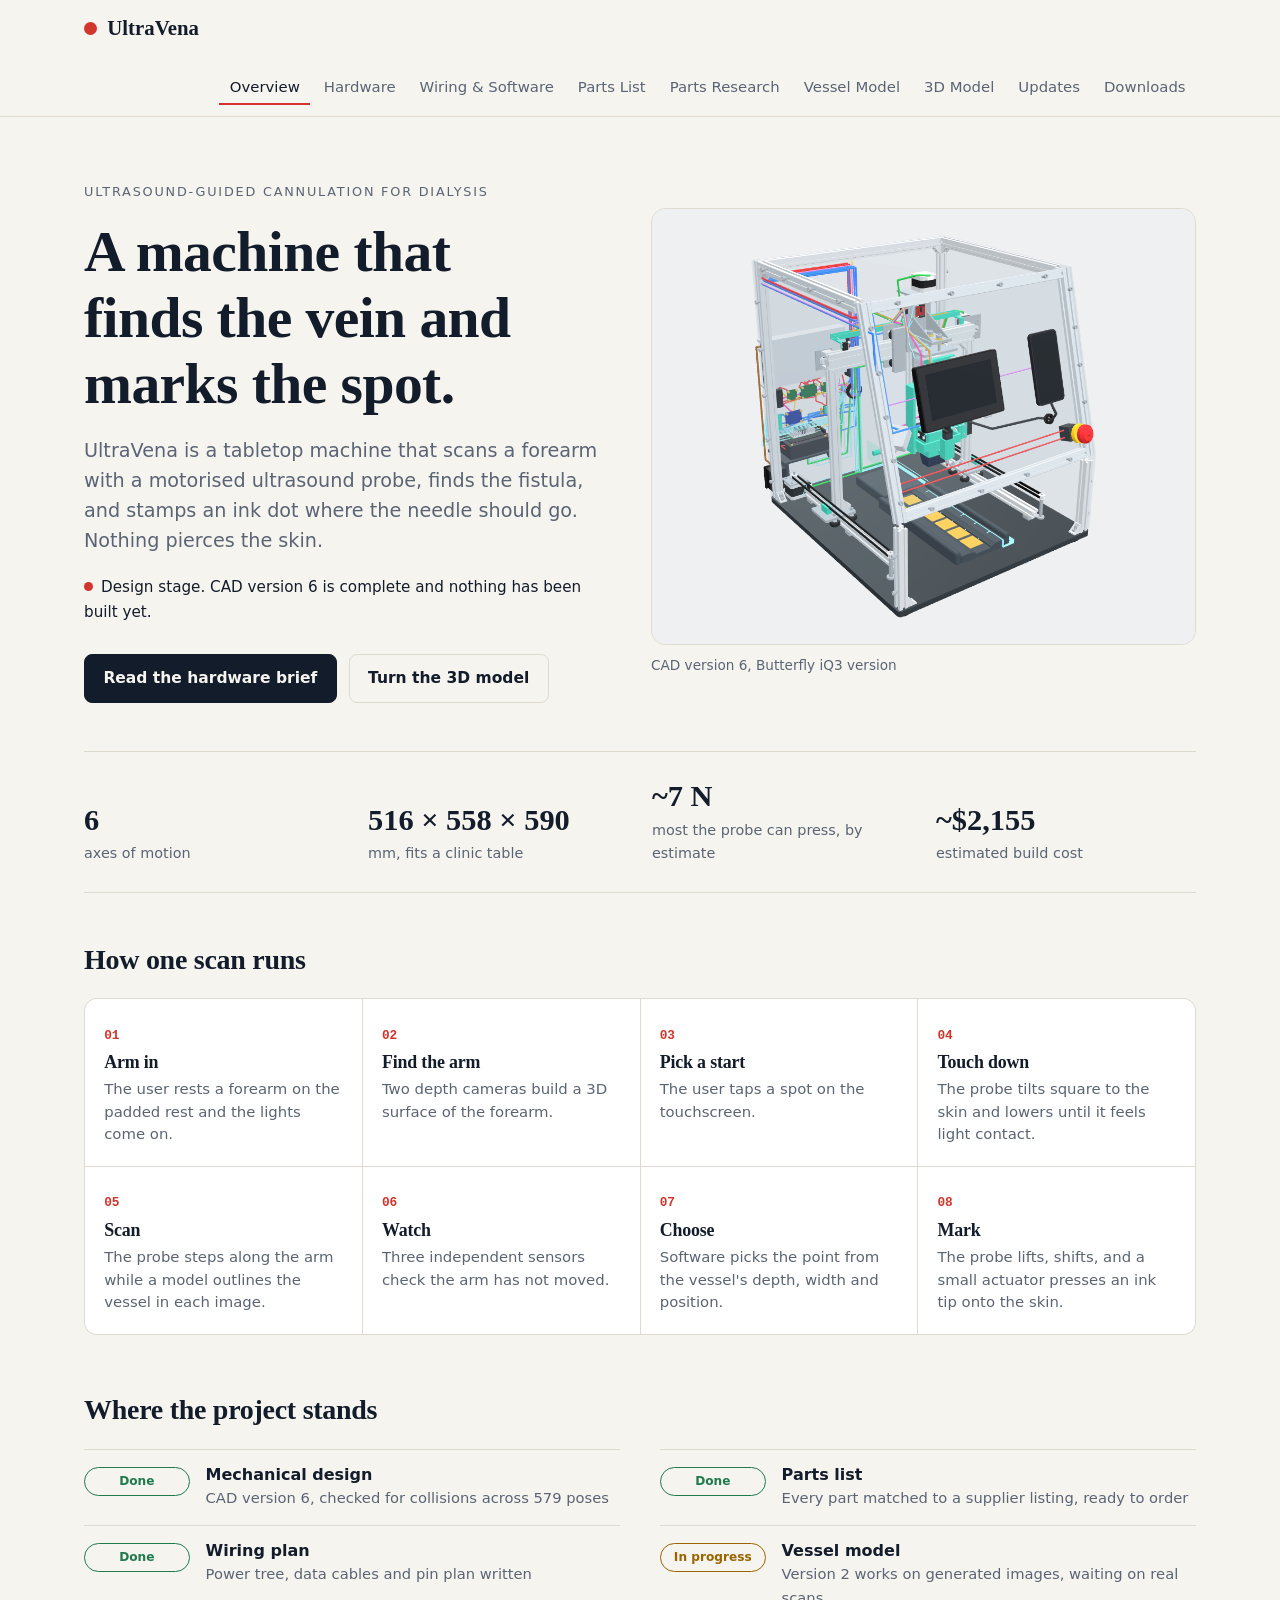
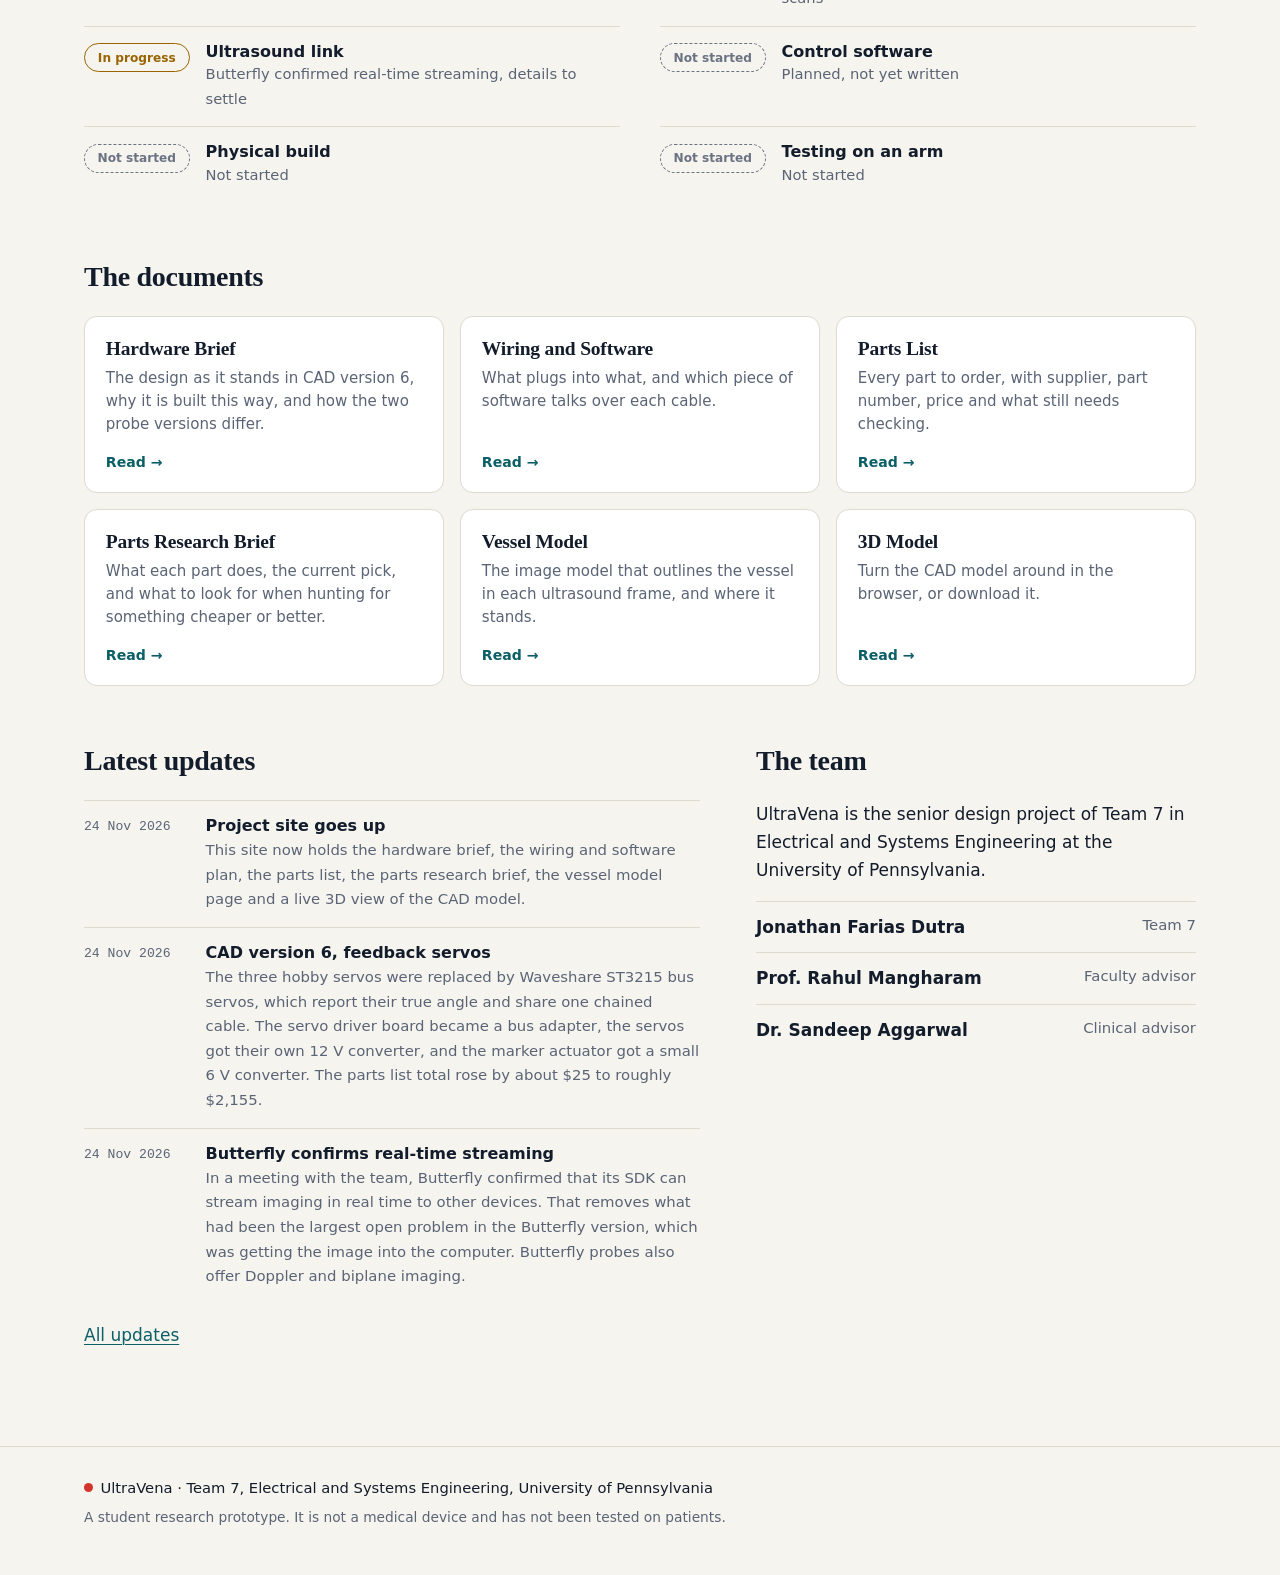
==== docs/index.html @ c1572611 "Add the UltraVena project site Overview, hardware brief, wiring and software plan, parts list, parts" ====
<!doctype html>
<html lang="en">
<head>
<meta charset="utf-8">
<meta name="viewport" content="width=device-width, initial-scale=1">
<title>UltraVena</title>
<meta name="description" content="UltraVena is a tabletop machine that scans a forearm with a motorised ultrasound probe, finds the fistula, and stamps an ink dot where the needle should go. Nothing pierces the skin.">
<meta property="og:title" content="UltraVena">
<meta property="og:description" content="UltraVena is a tabletop machine that scans a forearm with a motorised ultrasound probe, finds the fistula, and stamps an ink dot where the needle should go. Nothing pierces the skin.">
<meta property="og:type" content="website">
<meta property="og:image" content="assets/img/cad-iso.png">
<link rel="icon" href="assets/img/favicon.svg" type="image/svg+xml">
<link rel="stylesheet" href="assets/css/style.css">
</head>
<body>
<a class="skip" href="#main">Skip to content</a>
<header class="top">
  <div class="top-in">
    <a class="brand" href="index.html"><span class="dot" aria-hidden="true"></span>UltraVena</a>
    <input type="checkbox" id="menu" class="menu-toggle" aria-label="Open the menu">
    <label for="menu" class="menu-btn" aria-hidden="true"><span></span><span></span><span></span></label>
    <nav class="nav" aria-label="Main"><a href="index.html" aria-current="page">Overview</a><a href="hardware.html">Hardware</a><a href="wiring-software.html">Wiring &amp; Software</a><a href="parts-list.html">Parts List</a><a href="parts-research.html">Parts Research</a><a href="model.html">Vessel Model</a><a href="cad.html">3D Model</a><a href="updates.html">Updates</a><a href="downloads.html">Downloads</a></nav>
  </div>
</header>
<main id="main">
<div class="home"><section class="hero">
  <div class="hero-text">
    <p class="eyebrow">Ultrasound-guided cannulation for dialysis</p>
    <h1>A machine that finds the vein and marks the spot.</h1>
    <p class="lede">UltraVena is a tabletop machine that scans a forearm with a motorised ultrasound probe, finds the fistula, and stamps an ink dot where the needle should go. Nothing pierces the skin.</p>
    <p class="stage"><span class="dot" aria-hidden="true"></span>Design stage. CAD version 6 is complete and nothing has been built yet.</p>
    <p class="actions"><a class="button" href="hardware.html">Read the hardware brief</a><a class="button ghost" href="cad.html">Turn the 3D model</a></p>
  </div>
  <figure class="hero-fig"><img src="assets/img/cad-hero.png" alt="CAD render of the UltraVena rig: an aluminium frame with three walls, a slanted front panel carrying a touchscreen and phone, and an overhead gantry holding an ultrasound probe above an arm rest" width="1026" height="821"><figcaption>CAD version 6, Butterfly iQ3 version</figcaption></figure>
</section>
<section class="band"><dl class="stats"><div class="stat"><dt>axes of motion</dt><dd>6</dd></div><div class="stat"><dt>mm, fits a clinic table</dt><dd>516 × 558 × 590</dd></div><div class="stat"><dt>most the probe can press, by estimate</dt><dd>~7 N</dd></div><div class="stat"><dt>estimated build cost</dt><dd>~$2,155</dd></div></dl></section>
<section class="block">
  <h2>How one scan runs</h2>
  <ol class="steps"><li><h3>Arm in</h3><p>The user rests a forearm on the padded rest and the lights come on.</p></li><li><h3>Find the arm</h3><p>Two depth cameras build a 3D surface of the forearm.</p></li><li><h3>Pick a start</h3><p>The user taps a spot on the touchscreen.</p></li><li><h3>Touch down</h3><p>The probe tilts square to the skin and lowers until it feels light contact.</p></li><li><h3>Scan</h3><p>The probe steps along the arm while a model outlines the vessel in each image.</p></li><li><h3>Watch</h3><p>Three independent sensors check the arm has not moved.</p></li><li><h3>Choose</h3><p>Software picks the point from the vessel&#x27;s depth, width and position.</p></li><li><h3>Mark</h3><p>The probe lifts, shifts, and a small actuator presses an ink tip onto the skin.</p></li></ol>
</section>
<section class="block">
  <h2>Where the project stands</h2>
  <ul class="status"><li class="done"><span class="pill">Done</span><div><h3>Mechanical design</h3><p>CAD version 6, checked for collisions across 579 poses</p></div></li><li class="done"><span class="pill">Done</span><div><h3>Parts list</h3><p>Every part matched to a supplier listing, ready to order</p></div></li><li class="done"><span class="pill">Done</span><div><h3>Wiring plan</h3><p>Power tree, data cables and pin plan written</p></div></li><li class="progress"><span class="pill">In progress</span><div><h3>Vessel model</h3><p>Version 2 works on generated images, waiting on real scans</p></div></li><li class="progress"><span class="pill">In progress</span><div><h3>Ultrasound link</h3><p>Butterfly confirmed real-time streaming, details to settle</p></div></li><li class="todo"><span class="pill">Not started</span><div><h3>Control software</h3><p>Planned, not yet written</p></div></li><li class="todo"><span class="pill">Not started</span><div><h3>Physical build</h3><p>Not started</p></div></li><li class="todo"><span class="pill">Not started</span><div><h3>Testing on an arm</h3><p>Not started</p></div></li></ul>
</section>
<section class="block">
  <h2>The documents</h2>
  <div class="cards"><a class="card" href="hardware.html"><h3>Hardware Brief</h3><p>The design as it stands in CAD version 6, why it is built this way, and how the two probe versions differ.</p><span class="go" aria-hidden="true">Read</span></a><a class="card" href="wiring-software.html"><h3>Wiring and Software</h3><p>What plugs into what, and which piece of software talks over each cable.</p><span class="go" aria-hidden="true">Read</span></a><a class="card" href="parts-list.html"><h3>Parts List</h3><p>Every part to order, with supplier, part number, price and what still needs checking.</p><span class="go" aria-hidden="true">Read</span></a><a class="card" href="parts-research.html"><h3>Parts Research Brief</h3><p>What each part does, the current pick, and what to look for when hunting for something cheaper or better.</p><span class="go" aria-hidden="true">Read</span></a><a class="card" href="model.html"><h3>Vessel Model</h3><p>The image model that outlines the vessel in each ultrasound frame, and where it stands.</p><span class="go" aria-hidden="true">Read</span></a><a class="card" href="cad.html"><h3>3D Model</h3><p>Turn the CAD model around in the browser, or download it.</p><span class="go" aria-hidden="true">Read</span></a></div>
</section>
<section class="block two">
  <div>
    <h2>Latest updates</h2>
    <ol class="updates"><li><time>24 Nov 2026</time><div><h3>Project site goes up</h3><p>This site now holds the hardware brief, the wiring and software plan, the parts list, the parts research brief, the vessel model page and a live 3D view of the CAD model.</p></div></li><li><time>24 Nov 2026</time><div><h3>CAD version 6, feedback servos</h3><p>The three hobby servos were replaced by Waveshare ST3215 bus servos, which report their true angle and share one chained cable. The servo driver board became a bus adapter, the servos got their own 12 V converter, and the marker actuator got a small 6 V converter. The parts list total rose by about $25 to roughly $2,155.</p></div></li><li><time>24 Nov 2026</time><div><h3>Butterfly confirms real-time streaming</h3><p>In a meeting with the team, Butterfly confirmed that its SDK can stream imaging in real time to other devices. That removes what had been the largest open problem in the Butterfly version, which was getting the image into the computer. Butterfly probes also offer Doppler and biplane imaging.</p></div></li></ol>
    <p><a href="updates.html">All updates</a></p>
  </div>
  <div>
    <h2>The team</h2>
    <p>UltraVena is the senior design project of Team 7 in Electrical and Systems Engineering at the University of Pennsylvania.</p>
    <ul class="people"><li><strong>Jonathan Farias Dutra</strong><span>Team 7</span></li><li><strong>Prof. Rahul Mangharam</strong><span>Faculty advisor</span></li><li><strong>Dr. Sandeep Aggarwal</strong><span>Clinical advisor</span></li></ul>
  </div>
</section></div>
</main>
<footer class="foot">
  <div class="foot-in">
    <p><span class="dot" aria-hidden="true"></span>UltraVena · Team 7, Electrical and Systems Engineering, University of Pennsylvania</p>
    <p class="small">A student research prototype. It is not a medical device and has not been tested on patients.</p>
  </div>
</footer>

</body>
</html>
---- docs/assets/css/style.css ----
:root {
  --paper: #f6f4ef;
  --surface: #ffffff;
  --ink: #131c2b;
  --muted: #5a6475;
  --line: #dedad0;
  --mark: #d2352b;
  --link: #0b5f66;
  --done: #1f7a4d;
  --progress: #9a6400;
  --todo: #6b7383;
  --tint: #ece9e1;
  --serif: "Iowan Old Style", "Palatino Linotype", Palatino, "Book Antiqua", Georgia, serif;
  --sans: system-ui, -apple-system, "Segoe UI", Roboto, "Helvetica Neue", Arial, sans-serif;
  --mono: ui-monospace, "SF Mono", Menlo, Consolas, monospace;
  --wide: 72rem;
  color-scheme: light;
}
@media (prefers-color-scheme: dark) {
  :root {
    --paper: #0f141d;
    --surface: #171e2a;
    --ink: #e8eaef;
    --muted: #9aa4b5;
    --line: #2a3342;
    --mark: #ff5d52;
    --link: #6fd0cb;
    --done: #58c48e;
    --progress: #e0ab4a;
    --todo: #8c96a8;
    --tint: #1c2431;
    color-scheme: dark;
  }
}
* { box-sizing: border-box; }
html { scroll-behavior: smooth; scroll-padding-top: 5rem; -webkit-text-size-adjust: 100%; }
@media (prefers-reduced-motion: reduce) { html { scroll-behavior: auto; } }
body { margin: 0; background: var(--paper); color: var(--ink); font: 1.0625rem/1.65 var(--sans); }
img { max-width: 100%; height: auto; display: block; }
a { color: var(--link); text-underline-offset: 0.18em; text-decoration-thickness: 1px; }
a:hover { text-decoration-thickness: 2px; }
:focus-visible { outline: 2px solid var(--mark); outline-offset: 3px; border-radius: 3px; }
h1, h2, h3 { font-family: var(--serif); font-weight: 600; line-height: 1.15; letter-spacing: -0.01em; text-wrap: balance; }
.dot { display: inline-block; width: 0.62em; height: 0.62em; border-radius: 50%; background: var(--mark); margin-right: 0.5em; vertical-align: 0.02em; }
.skip { position: absolute; left: -999px; top: 0; background: var(--ink); color: var(--paper); padding: 0.6rem 1rem; z-index: 20; }
.skip:focus { left: 0; }

/* top bar */
.top { position: sticky; top: 0; z-index: 10; background: color-mix(in srgb, var(--paper) 92%, transparent); backdrop-filter: blur(8px); border-bottom: 1px solid var(--line); }
.top-in { max-width: var(--wide); margin: 0 auto; padding: 0.7rem 1.25rem; display: flex; align-items: center; gap: 1.5rem; flex-wrap: wrap; }
.brand { font-family: var(--serif); font-weight: 600; font-size: 1.3rem; color: var(--ink); text-decoration: none; white-space: nowrap; }
.nav { display: flex; gap: 0.2rem; margin-left: auto; flex-wrap: wrap; }
.nav a { color: var(--muted); text-decoration: none; font-size: 0.93rem; padding: 0.35rem 0.65rem; border-radius: 0.4rem; white-space: nowrap; }
.nav a:hover { color: var(--ink); background: var(--tint); }
.nav a[aria-current] { color: var(--ink); box-shadow: inset 0 -2px 0 var(--mark); border-radius: 0; }
.menu-toggle { position: absolute; opacity: 0; pointer-events: none; }
.menu-btn { display: none; }
@media (max-width: 62rem) {
  .menu-btn { display: grid; gap: 4px; margin-left: auto; padding: 0.6rem 0.4rem; cursor: pointer; }
  .menu-btn span { display: block; width: 22px; height: 2px; background: var(--ink); }
  .menu-toggle:focus-visible + .menu-btn { outline: 2px solid var(--mark); outline-offset: 3px; }
  .nav { display: none; flex-basis: 100%; flex-direction: column; margin: 0; padding-bottom: 0.5rem; }
  .menu-toggle:checked ~ .nav { display: flex; }
  .nav a { padding: 0.7rem 0.4rem; font-size: 1rem; border-top: 1px solid var(--line); border-radius: 0; }
  .nav a[aria-current] { box-shadow: inset 3px 0 0 var(--mark); padding-left: 0.9rem; }
}

/* home */
.home { max-width: var(--wide); margin: 0 auto; padding: 0 1.25rem; }
.hero { display: grid; grid-template-columns: minmax(0, 1fr) minmax(0, 1.05fr); gap: 3rem; align-items: center; padding: 4rem 0 3rem; }
.eyebrow { font-size: 0.8rem; letter-spacing: 0.14em; text-transform: uppercase; color: var(--muted); margin: 0 0 1rem; }
.hero h1 { font-size: clamp(2.3rem, 5vw, 3.6rem); margin: 0 0 1.2rem; }
.lede { font-size: 1.2rem; line-height: 1.55; color: var(--muted); margin: 0 0 1.2rem; max-width: 38rem; text-wrap: pretty; }
.stage { font-size: 0.95rem; margin: 0 0 1.8rem; }
.actions { display: flex; flex-wrap: wrap; gap: 0.75rem; margin: 0; }
.button { display: inline-block; background: var(--ink); color: var(--paper); text-decoration: none; padding: 0.7rem 1.15rem; border-radius: 0.5rem; font-weight: 600; font-size: 0.97rem; border: 1px solid var(--ink); }
.button:hover { background: var(--mark); border-color: var(--mark); color: #fff; }
.button.ghost { background: transparent; color: var(--ink); border-color: var(--line); }
.button.ghost:hover { border-color: var(--ink); background: transparent; color: var(--ink); }
.hero-fig { margin: 0; }
.hero-fig img { border-radius: 0.9rem; border: 1px solid var(--line); background: #eef0f2; }
figcaption { font-size: 0.85rem; color: var(--muted); margin-top: 0.6rem; }
.band { border-block: 1px solid var(--line); padding: 1.6rem 0; }
.stats { display: grid; grid-template-columns: repeat(4, minmax(0, 1fr)); gap: 1.5rem; margin: 0; }
.stat { display: flex; flex-direction: column-reverse; }
.stat dd { margin: 0; font-family: var(--serif); font-size: clamp(1.35rem, 2.4vw, 1.9rem); font-weight: 600; font-variant-numeric: tabular-nums; line-height: 1.2; }
.stat dt { color: var(--muted); font-size: 0.9rem; margin-top: 0.25rem; }
.block { padding: 3.2rem 0 0.5rem; }
.block h2 { font-size: 1.75rem; margin: 0 0 1.4rem; }
.steps { list-style: none; counter-reset: s; margin: 0; padding: 0; display: grid; grid-template-columns: repeat(4, minmax(0, 1fr)); gap: 1px; background: var(--line); border: 1px solid var(--line); border-radius: 0.8rem; overflow: hidden; }
.steps li { counter-increment: s; background: var(--surface); padding: 1.2rem 1.2rem 1.3rem; }
.steps li::before { content: counter(s, decimal-leading-zero); font: 600 0.8rem var(--mono); color: var(--mark); }
.steps h3 { font-size: 1.12rem; margin: 0.35rem 0 0.35rem; }
.steps p { margin: 0; font-size: 0.93rem; color: var(--muted); line-height: 1.5; }
.status { list-style: none; margin: 0; padding: 0; display: grid; grid-template-columns: repeat(2, minmax(0, 1fr)); gap: 0 2.5rem; }
.status li { display: grid; grid-template-columns: 6.6rem 1fr; gap: 1rem; align-items: start; padding: 0.95rem 0; border-top: 1px solid var(--line); }
.status h3 { font: 600 1rem var(--sans); margin: 0; letter-spacing: 0; }
.status p { margin: 0.1rem 0 0; font-size: 0.92rem; color: var(--muted); }
.pill { font-size: 0.76rem; font-weight: 600; padding: 0.22rem 0.5rem; border-radius: 99px; border: 1px solid currentColor; text-align: center; white-space: nowrap; margin-top: 0.1rem; }
.done .pill { color: var(--done); }
.progress .pill { color: var(--progress); }
.todo .pill { color: var(--todo); border-style: dashed; }
.cards { display: grid; grid-template-columns: repeat(3, minmax(0, 1fr)); gap: 1rem; }
.card { background: var(--surface); border: 1px solid var(--line); border-radius: 0.8rem; padding: 1.3rem 1.3rem 1.1rem; text-decoration: none; color: var(--ink); display: flex; flex-direction: column; transition: border-color 0.15s, transform 0.15s; }
.card:hover { border-color: var(--ink); transform: translateY(-2px); }
.card h3 { margin: 0 0 0.45rem; font-size: 1.22rem; }
.card p { margin: 0 0 1rem; color: var(--muted); font-size: 0.94rem; line-height: 1.5; }
.go { margin-top: auto; font-size: 0.88rem; font-weight: 600; color: var(--link); }
.go::after { content: " →"; }
.two { display: grid; grid-template-columns: minmax(0, 1.4fr) minmax(0, 1fr); gap: 3.5rem; padding-bottom: 3rem; }
.updates { list-style: none; margin: 0 0 1rem; padding: 0; }
.updates li { display: grid; grid-template-columns: 6.6rem 1fr; gap: 1rem; padding: 0.95rem 0; border-top: 1px solid var(--line); }
.updates time { font: 0.82rem var(--mono); color: var(--muted); padding-top: 0.2rem; }
.updates h3 { font: 600 1rem var(--sans); margin: 0; letter-spacing: 0; }
.updates p { margin: 0.2rem 0 0; font-size: 0.93rem; color: var(--muted); }
.people { list-style: none; margin: 1rem 0 0; padding: 0; }
.people li { display: flex; justify-content: space-between; gap: 1rem; padding: 0.7rem 0; border-top: 1px solid var(--line); }
.people span { color: var(--muted); font-size: 0.93rem; text-align: right; }
@media (max-width: 62rem) {
  .hero { grid-template-columns: 1fr; gap: 2rem; padding-top: 2.5rem; }
  .steps { grid-template-columns: repeat(2, minmax(0, 1fr)); }
  .cards { grid-template-columns: repeat(2, minmax(0, 1fr)); }
  .two { grid-template-columns: 1fr; gap: 1rem; }
}
@media (max-width: 40rem) {
  .stats { grid-template-columns: repeat(2, minmax(0, 1fr)); }
  .steps, .cards, .status { grid-template-columns: 1fr; }
  .status li, .updates li { grid-template-columns: 1fr; gap: 0.35rem; }
  .pill { justify-self: start; }
}

/* document pages */
.doc { max-width: var(--wide); margin: 0 auto; padding: 2.5rem 1.25rem 4rem; }
.doc.has-toc { display: grid; grid-template-columns: 13.5rem minmax(0, 1fr); gap: 3.5rem; }
.toc { position: sticky; top: 5rem; align-self: start; max-height: calc(100vh - 6.5rem); overflow: auto; font-size: 0.9rem; }
.toc-h { font-size: 0.74rem; letter-spacing: 0.12em; text-transform: uppercase; color: var(--muted); margin: 0.4rem 0 0.7rem; }
.toc ol { list-style: none; margin: 0; padding: 0; border-left: 1px solid var(--line); }
.toc a { display: block; padding: 0.3rem 0 0.3rem 0.9rem; margin-left: -1px; border-left: 1px solid transparent; color: var(--muted); text-decoration: none; line-height: 1.35; }
.toc a:hover { color: var(--ink); border-left-color: var(--mark); }
.prose { min-width: 0; }
.doc:not(.has-toc) .prose { max-width: 52rem; margin: 0 auto; }
.doc-head { border-bottom: 1px solid var(--line); margin-bottom: 2rem; padding-bottom: 1.2rem; }
.doc-head h1 { font-size: clamp(2rem, 4.5vw, 2.9rem); margin: 0 0 0.8rem; }
.doc-head .lede { margin-bottom: 0.8rem; }
.meta { font-size: 0.88rem; color: var(--muted); margin: 0; }
.prose > p, .prose > ul, .prose > ol, .prose > h2, .prose > h3 { max-width: 46rem; }
.prose h2 { font-size: 1.7rem; margin: 3rem 0 0.9rem; padding-top: 0.2rem; }
.prose h3 { font-size: 1.25rem; margin: 2.2rem 0 0.7rem; }
.prose p { margin: 0 0 1.1rem; text-wrap: pretty; }
.prose ul, .prose ol { padding-left: 1.4rem; margin: 0 0 1.2rem; }
.prose li { margin-bottom: 0.5rem; }
.prose li > p { margin-bottom: 0.5rem; }
.prose li > ul { margin-top: 0.5rem; }
.tasks { list-style: none; padding-left: 0 !important; }
.task { position: relative; padding-left: 1.9rem; }
.task .box { position: absolute; left: 0; top: 0.32em; width: 1.05rem; height: 1.05rem; border: 1.5px solid var(--muted); border-radius: 0.25rem; }
.task.done .box { background: var(--done); border-color: var(--done); }
.table-wrap { overflow-x: auto; margin: 1.4rem 0 1.8rem; border: 1px solid var(--line); border-radius: 0.7rem; background: var(--surface); }
table { border-collapse: collapse; width: 100%; font-size: 0.92rem; line-height: 1.45; }
th, td { text-align: left; vertical-align: top; padding: 0.65rem 0.9rem; border-bottom: 1px solid var(--line); min-width: 6.5rem; }
th { font-size: 0.78rem; letter-spacing: 0.05em; text-transform: uppercase; color: var(--muted); font-weight: 600; background: var(--tint); white-space: nowrap; }
tr:last-child td { border-bottom: 0; }
td:first-child { font-weight: 600; }
figure { margin: 1.6rem 0 2rem; }
figure.diagram img { background: #fff; border: 1px solid var(--line); border-radius: 0.7rem; padding: 0.4rem; width: 100%; max-width: 52rem; }
figure.render img { background: #eef0f2; border: 1px solid var(--line); border-radius: 0.7rem; width: 100%; max-width: 52rem; }
.prose .button { margin: 0.3rem 0 1rem; }
@media (max-width: 62rem) {
  .doc.has-toc { display: block; }
  .toc { position: static; max-height: none; margin-bottom: 2rem; padding: 1rem 1.1rem; border: 1px solid var(--line); border-radius: 0.7rem; background: var(--surface); }
}

/* 3D viewer */
.viewer { border: 1px solid var(--line); border-radius: 0.8rem; overflow: hidden; background: var(--surface); margin: 1.5rem 0 2.5rem; }
.viewer-bar { display: flex; flex-wrap: wrap; gap: 0.8rem 1.3rem; align-items: center; padding: 0.75rem 0.9rem; border-bottom: 1px solid var(--line); font-size: 0.92rem; }
.seg { display: inline-flex; border: 1px solid var(--line); border-radius: 0.5rem; overflow: hidden; }
.seg button { font: inherit; background: transparent; color: var(--ink); border: 0; padding: 0.42rem 0.8rem; cursor: pointer; }
.seg button + button { border-left: 1px solid var(--line); }
.seg button.on { background: var(--ink); color: var(--paper); }
.check { display: inline-flex; align-items: center; gap: 0.4rem; cursor: pointer; }
.check input { accent-color: var(--mark); width: 1rem; height: 1rem; }
.viewer-status { margin-left: auto; color: var(--muted); font-size: 0.85rem; }
.viewer-stage { height: min(68vh, 36rem); min-height: 20rem; background: #eef0f2; touch-action: none; }
.viewer-stage canvas { display: block; width: 100% !important; height: 100% !important; }

/* footer */
.foot { border-top: 1px solid var(--line); margin-top: 2rem; }
.foot-in { max-width: var(--wide); margin: 0 auto; padding: 1.8rem 1.25rem 2.5rem; font-size: 0.92rem; }
.foot p { margin: 0 0 0.4rem; }
.small { color: var(--muted); font-size: 0.86rem; }

@media print {
  .top, .toc, .foot, .viewer { display: none; }
  .doc.has-toc { display: block; }
  body { background: #fff; }
}
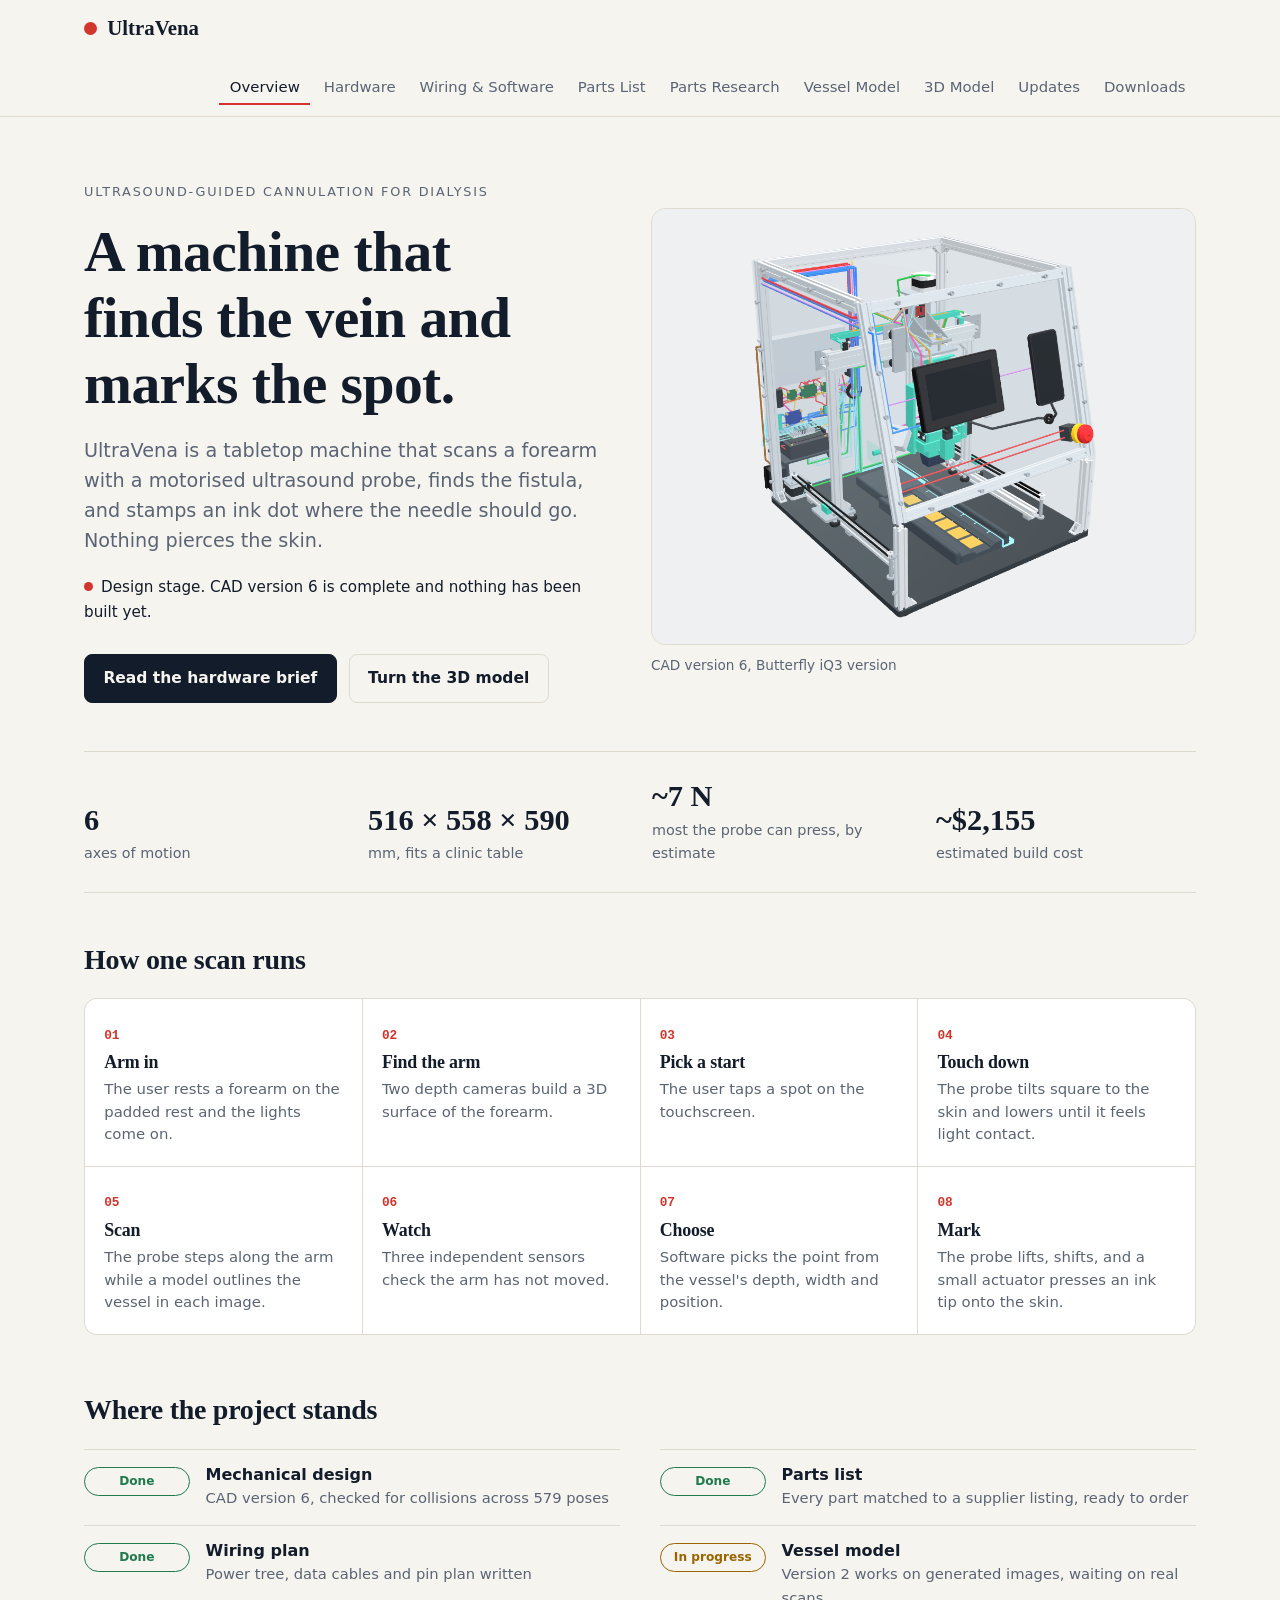
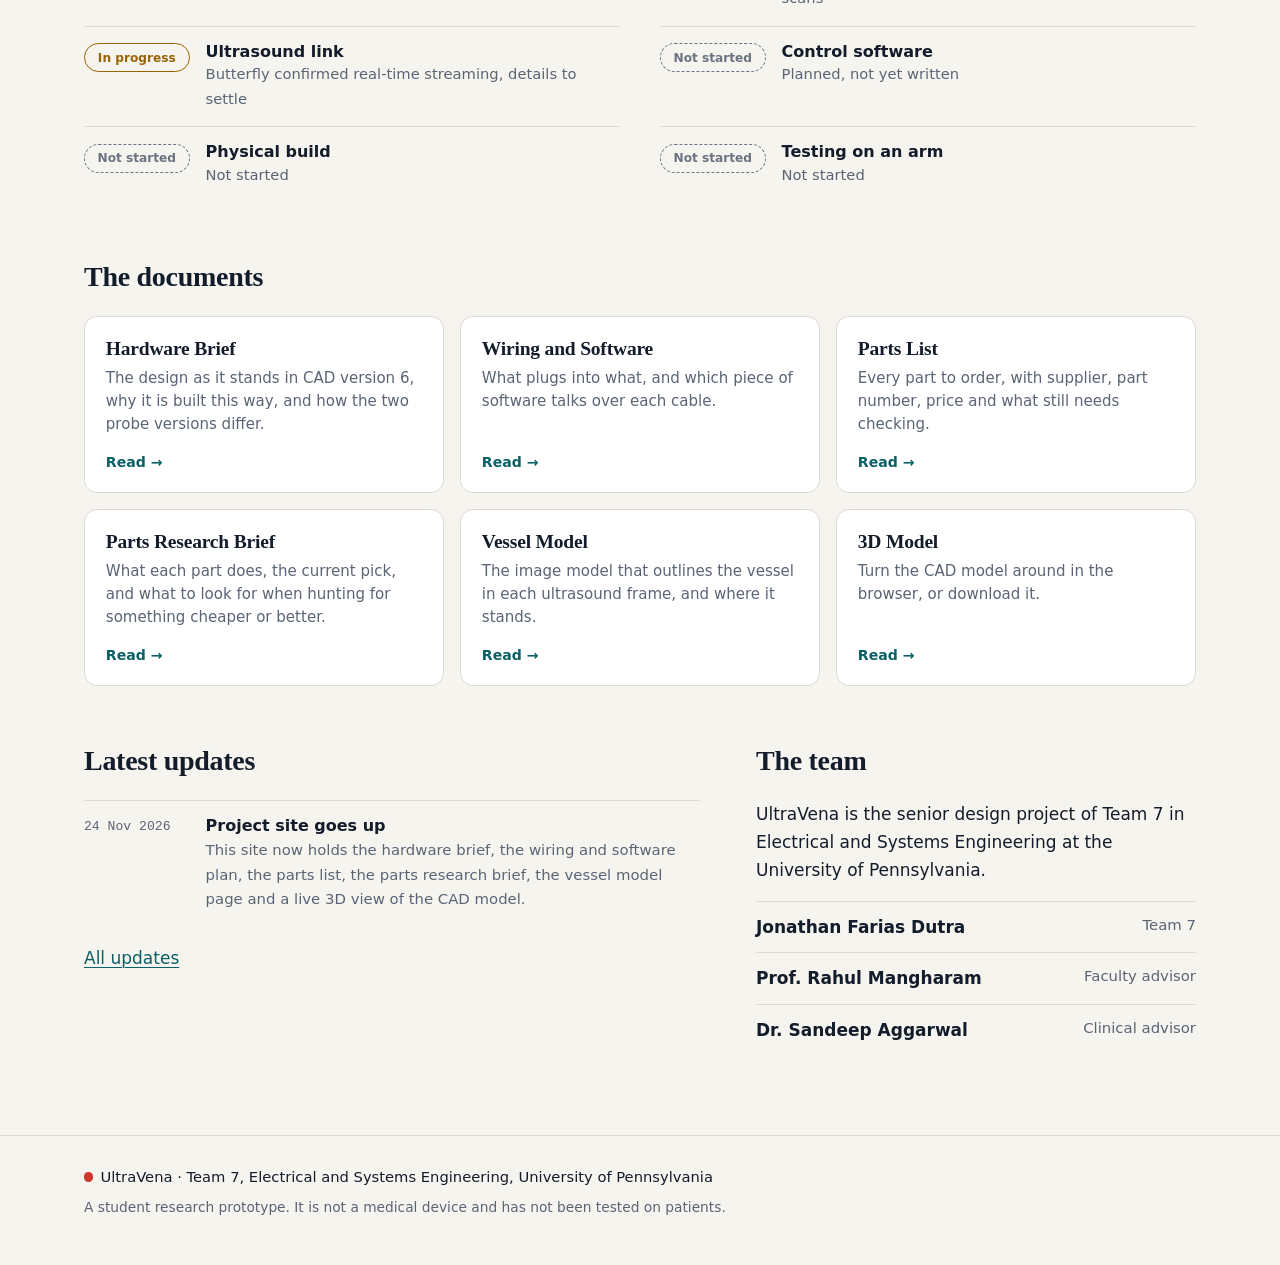
==== commit 9e7c7048: "Trim the updates page to the site launch entry Co-Authored-By: Claude Fable 5.2 <noreply@anthropic.c" ====
--- a/docs/index.html
+++ b/docs/index.html
@@ -49,7 +49,7 @@
 <section class="block two">
   <div>
     <h2>Latest updates</h2>
-    <ol class="updates"><li><time>24 Nov 2026</time><div><h3>Project site goes up</h3><p>This site now holds the hardware brief, the wiring and software plan, the parts list, the parts research brief, the vessel model page and a live 3D view of the CAD model.</p></div></li><li><time>24 Nov 2026</time><div><h3>CAD version 6, feedback servos</h3><p>The three hobby servos were replaced by Waveshare ST3215 bus servos, which report their true angle and share one chained cable. The servo driver board became a bus adapter, the servos got their own 12 V converter, and the marker actuator got a small 6 V converter. The parts list total rose by about $25 to roughly $2,155.</p></div></li><li><time>24 Nov 2026</time><div><h3>Butterfly confirms real-time streaming</h3><p>In a meeting with the team, Butterfly confirmed that its SDK can stream imaging in real time to other devices. That removes what had been the largest open problem in the Butterfly version, which was getting the image into the computer. Butterfly probes also offer Doppler and biplane imaging.</p></div></li></ol>
+    <ol class="updates"><li><time>24 Nov 2026</time><div><h3>Project site goes up</h3><p>This site now holds the hardware brief, the wiring and software plan, the parts list, the parts research brief, the vessel model page and a live 3D view of the CAD model.</p></div></li></ol>
     <p><a href="updates.html">All updates</a></p>
   </div>
   <div>
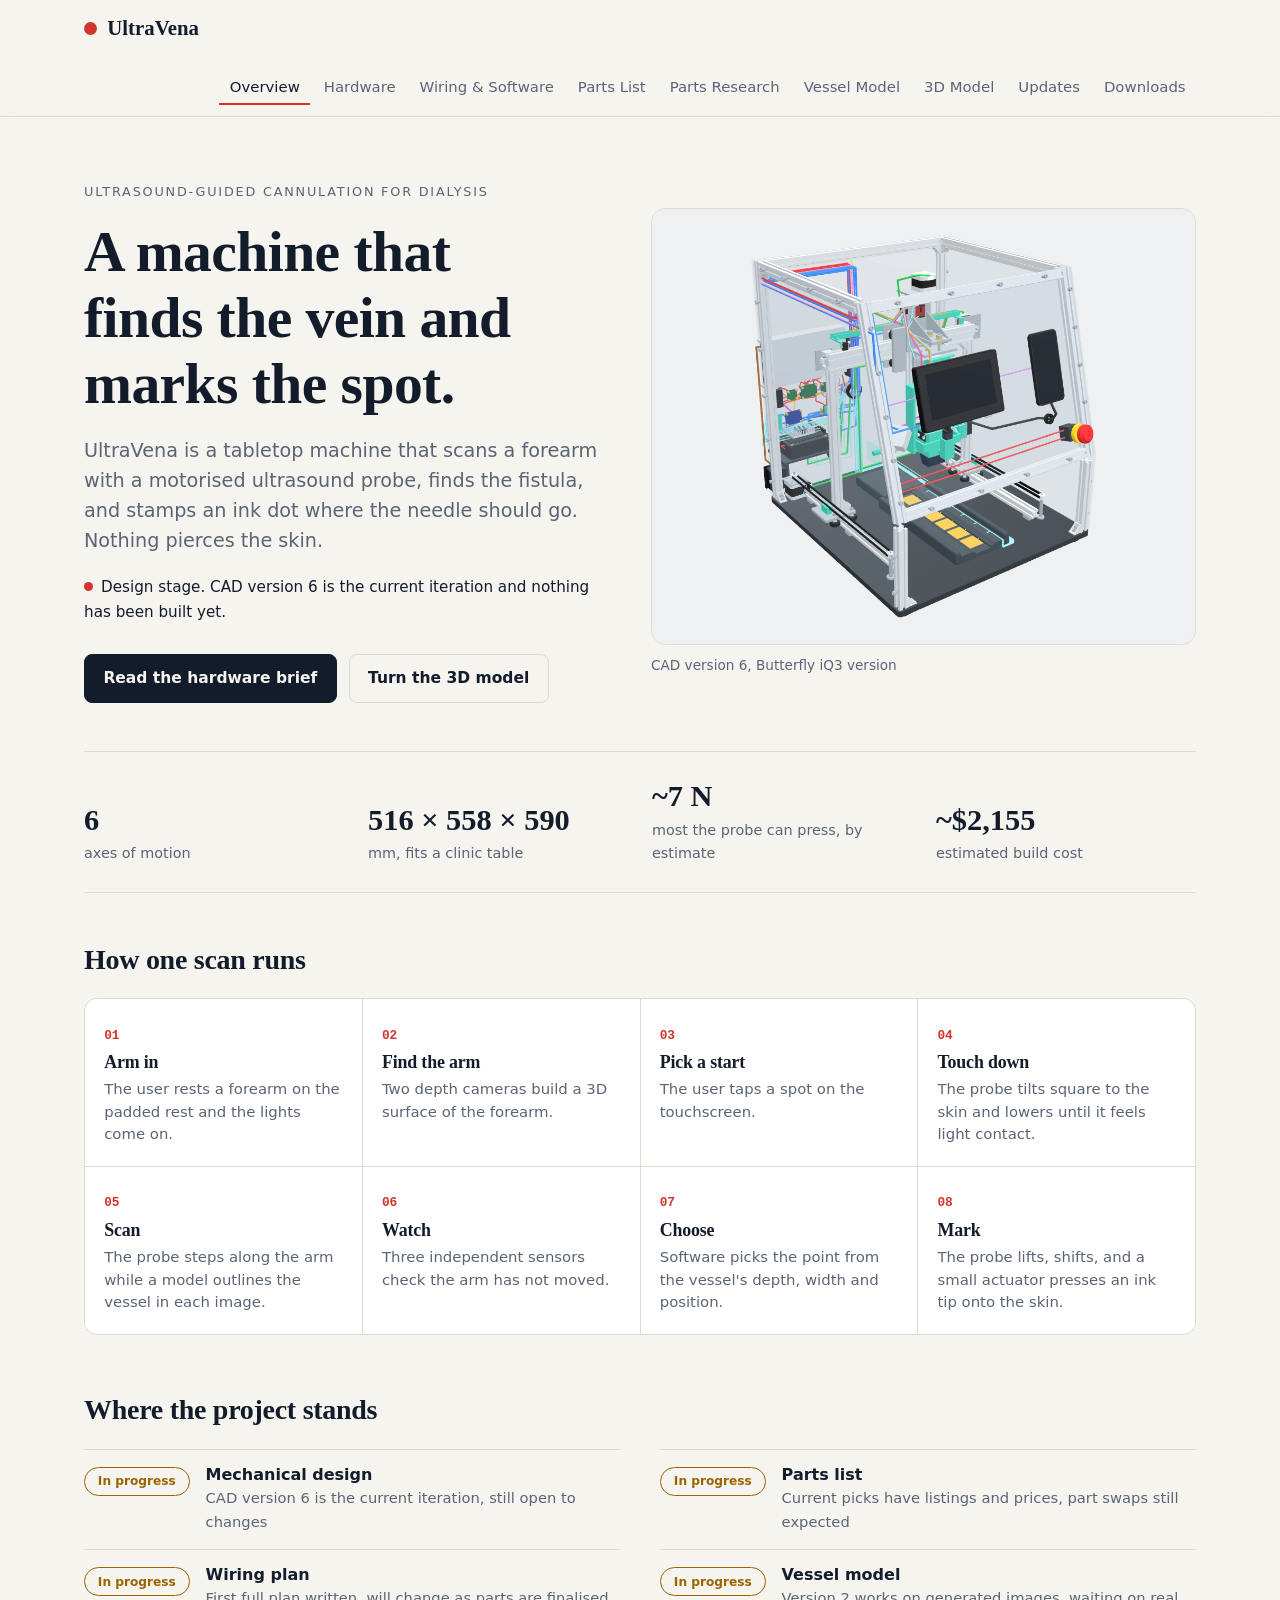
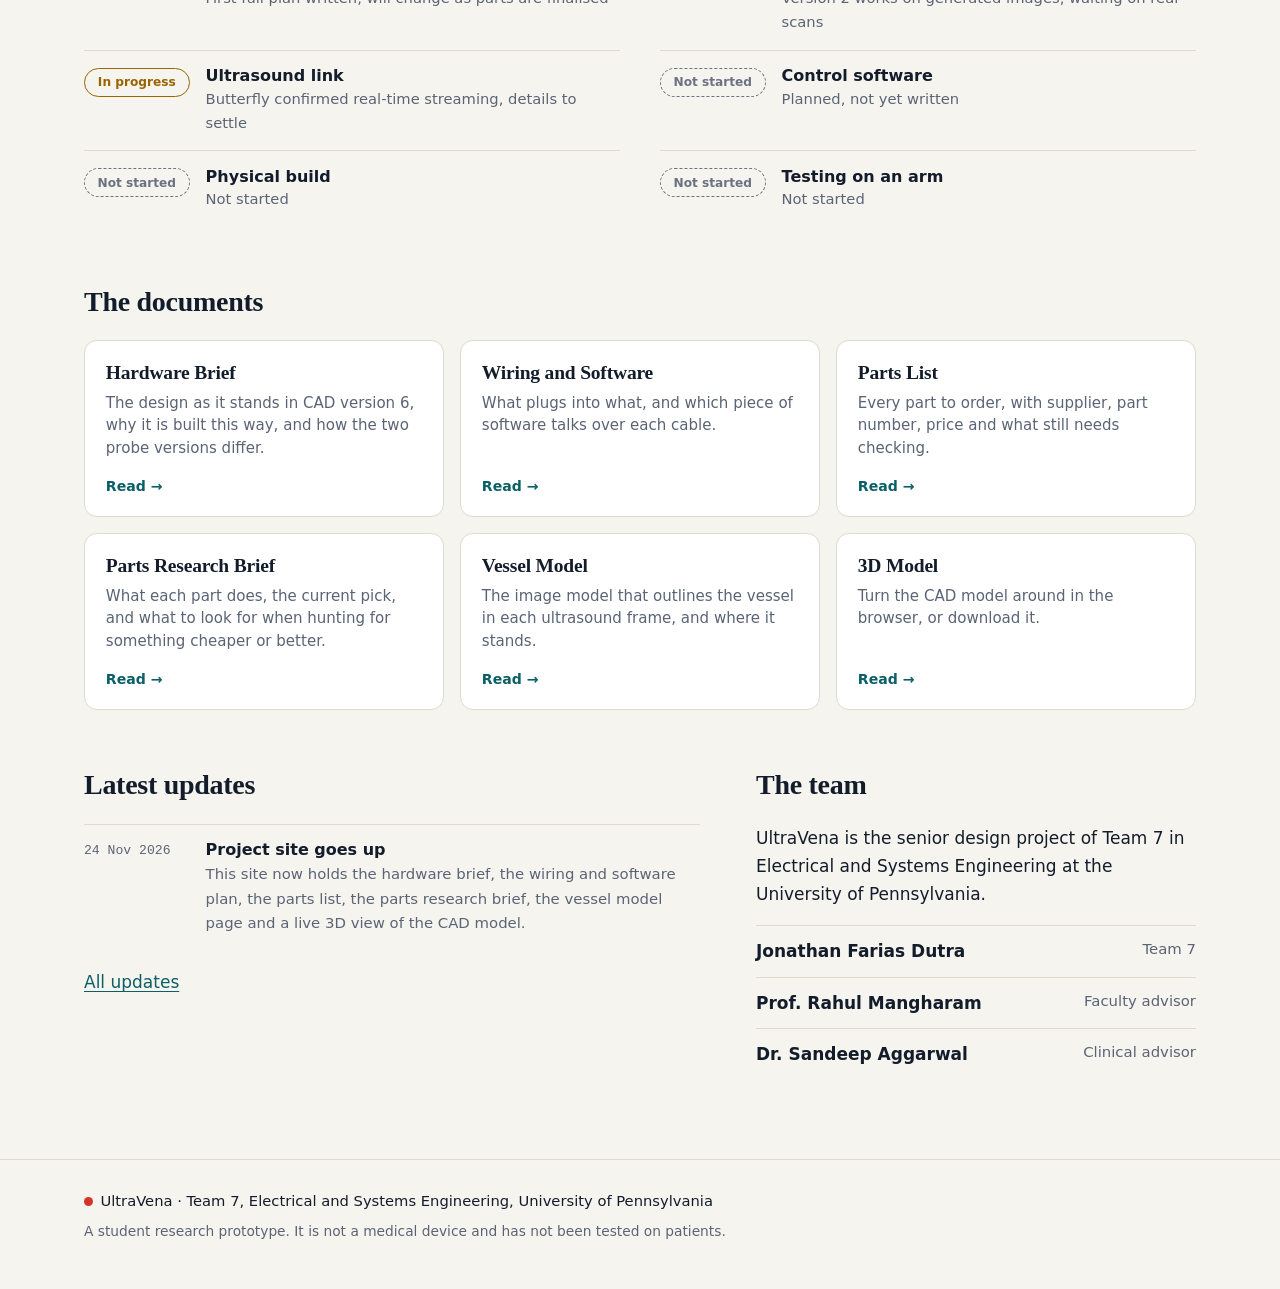
==== commit 6f7cd0ce: "Mark mechanical design, parts list and wiring plan as in progress Co-Authored-By: Claude Fable 5.2 <" ====
--- a/docs/index.html
+++ b/docs/index.html
@@ -28,7 +28,7 @@
     <p class="eyebrow">Ultrasound-guided cannulation for dialysis</p>
     <h1>A machine that finds the vein and marks the spot.</h1>
     <p class="lede">UltraVena is a tabletop machine that scans a forearm with a motorised ultrasound probe, finds the fistula, and stamps an ink dot where the needle should go. Nothing pierces the skin.</p>
-    <p class="stage"><span class="dot" aria-hidden="true"></span>Design stage. CAD version 6 is complete and nothing has been built yet.</p>
+    <p class="stage"><span class="dot" aria-hidden="true"></span>Design stage. CAD version 6 is the current iteration and nothing has been built yet.</p>
     <p class="actions"><a class="button" href="hardware.html">Read the hardware brief</a><a class="button ghost" href="cad.html">Turn the 3D model</a></p>
   </div>
   <figure class="hero-fig"><img src="assets/img/cad-hero.png" alt="CAD render of the UltraVena rig: an aluminium frame with three walls, a slanted front panel carrying a touchscreen and phone, and an overhead gantry holding an ultrasound probe above an arm rest" width="1026" height="821"><figcaption>CAD version 6, Butterfly iQ3 version</figcaption></figure>
@@ -40,7 +40,7 @@
 </section>
 <section class="block">
   <h2>Where the project stands</h2>
-  <ul class="status"><li class="done"><span class="pill">Done</span><div><h3>Mechanical design</h3><p>CAD version 6, checked for collisions across 579 poses</p></div></li><li class="done"><span class="pill">Done</span><div><h3>Parts list</h3><p>Every part matched to a supplier listing, ready to order</p></div></li><li class="done"><span class="pill">Done</span><div><h3>Wiring plan</h3><p>Power tree, data cables and pin plan written</p></div></li><li class="progress"><span class="pill">In progress</span><div><h3>Vessel model</h3><p>Version 2 works on generated images, waiting on real scans</p></div></li><li class="progress"><span class="pill">In progress</span><div><h3>Ultrasound link</h3><p>Butterfly confirmed real-time streaming, details to settle</p></div></li><li class="todo"><span class="pill">Not started</span><div><h3>Control software</h3><p>Planned, not yet written</p></div></li><li class="todo"><span class="pill">Not started</span><div><h3>Physical build</h3><p>Not started</p></div></li><li class="todo"><span class="pill">Not started</span><div><h3>Testing on an arm</h3><p>Not started</p></div></li></ul>
+  <ul class="status"><li class="progress"><span class="pill">In progress</span><div><h3>Mechanical design</h3><p>CAD version 6 is the current iteration, still open to changes</p></div></li><li class="progress"><span class="pill">In progress</span><div><h3>Parts list</h3><p>Current picks have listings and prices, part swaps still expected</p></div></li><li class="progress"><span class="pill">In progress</span><div><h3>Wiring plan</h3><p>First full plan written, will change as parts are finalised</p></div></li><li class="progress"><span class="pill">In progress</span><div><h3>Vessel model</h3><p>Version 2 works on generated images, waiting on real scans</p></div></li><li class="progress"><span class="pill">In progress</span><div><h3>Ultrasound link</h3><p>Butterfly confirmed real-time streaming, details to settle</p></div></li><li class="todo"><span class="pill">Not started</span><div><h3>Control software</h3><p>Planned, not yet written</p></div></li><li class="todo"><span class="pill">Not started</span><div><h3>Physical build</h3><p>Not started</p></div></li><li class="todo"><span class="pill">Not started</span><div><h3>Testing on an arm</h3><p>Not started</p></div></li></ul>
 </section>
 <section class="block">
   <h2>The documents</h2>
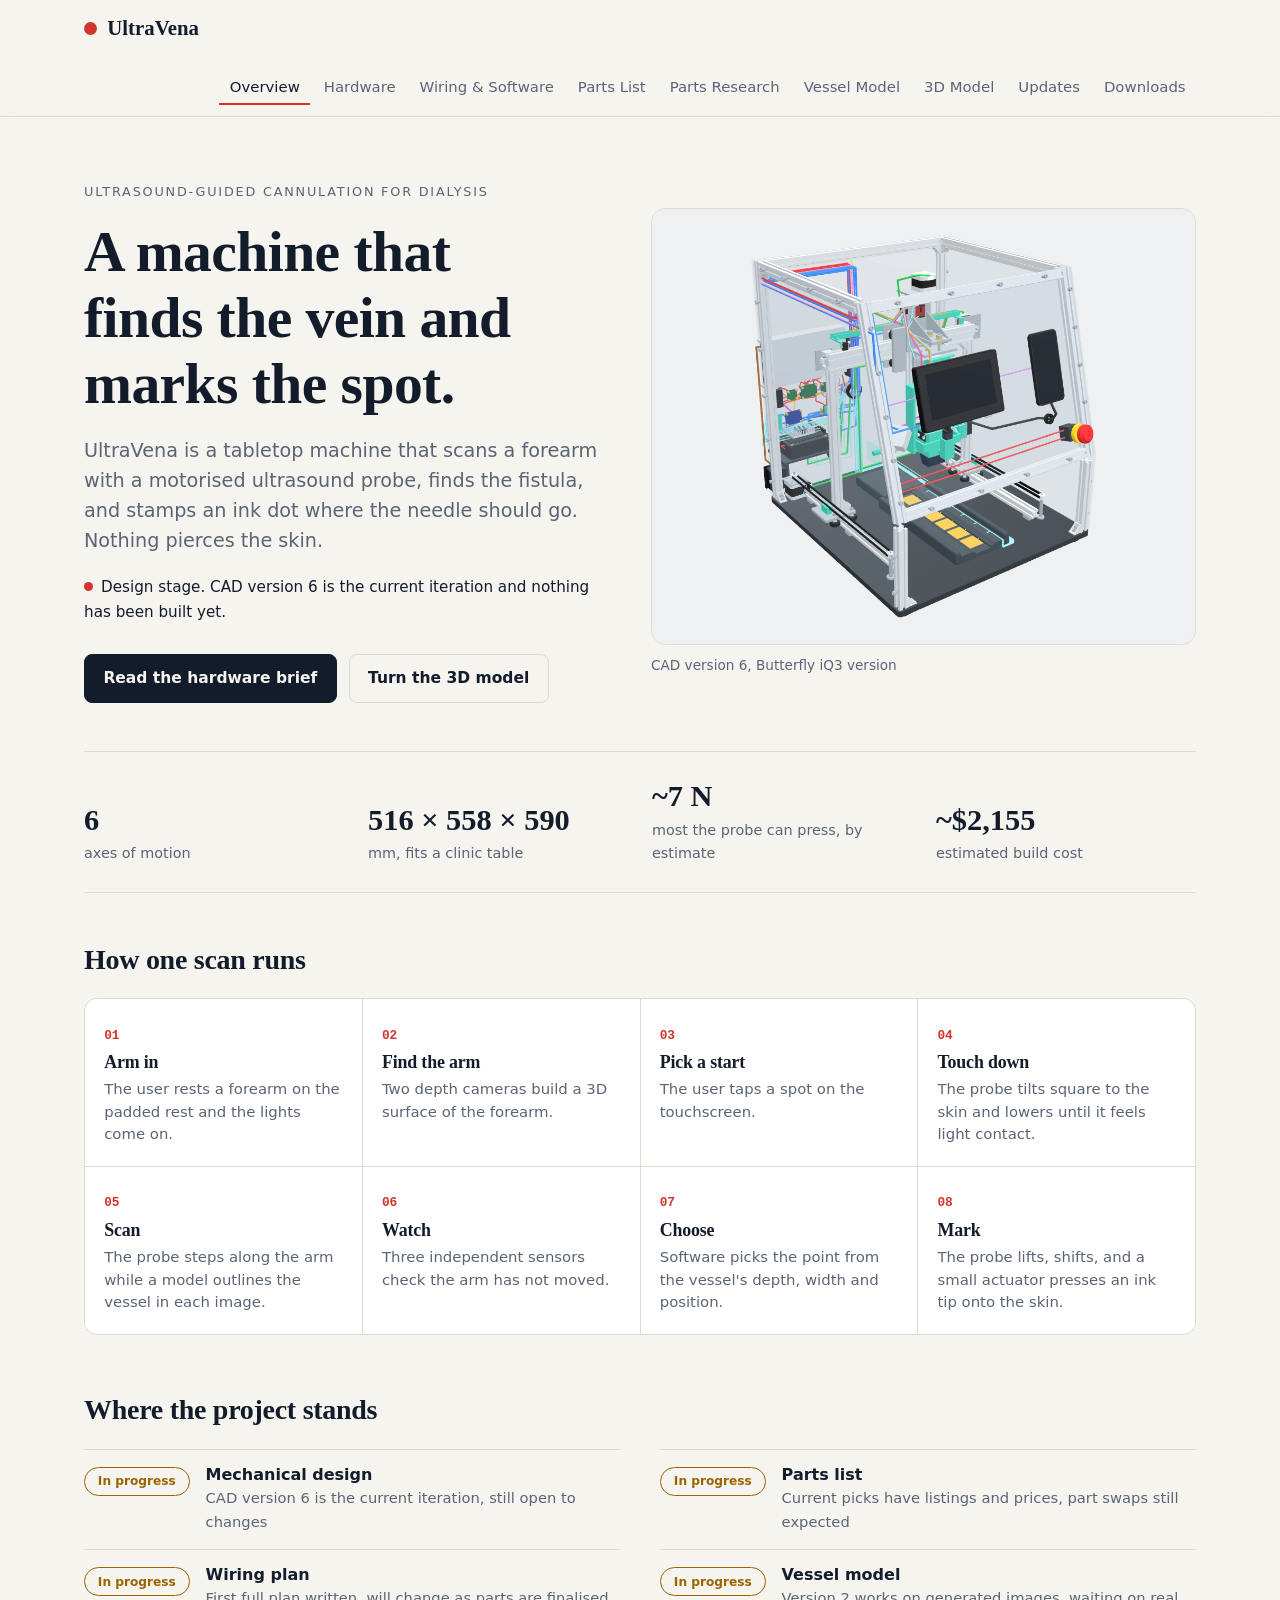
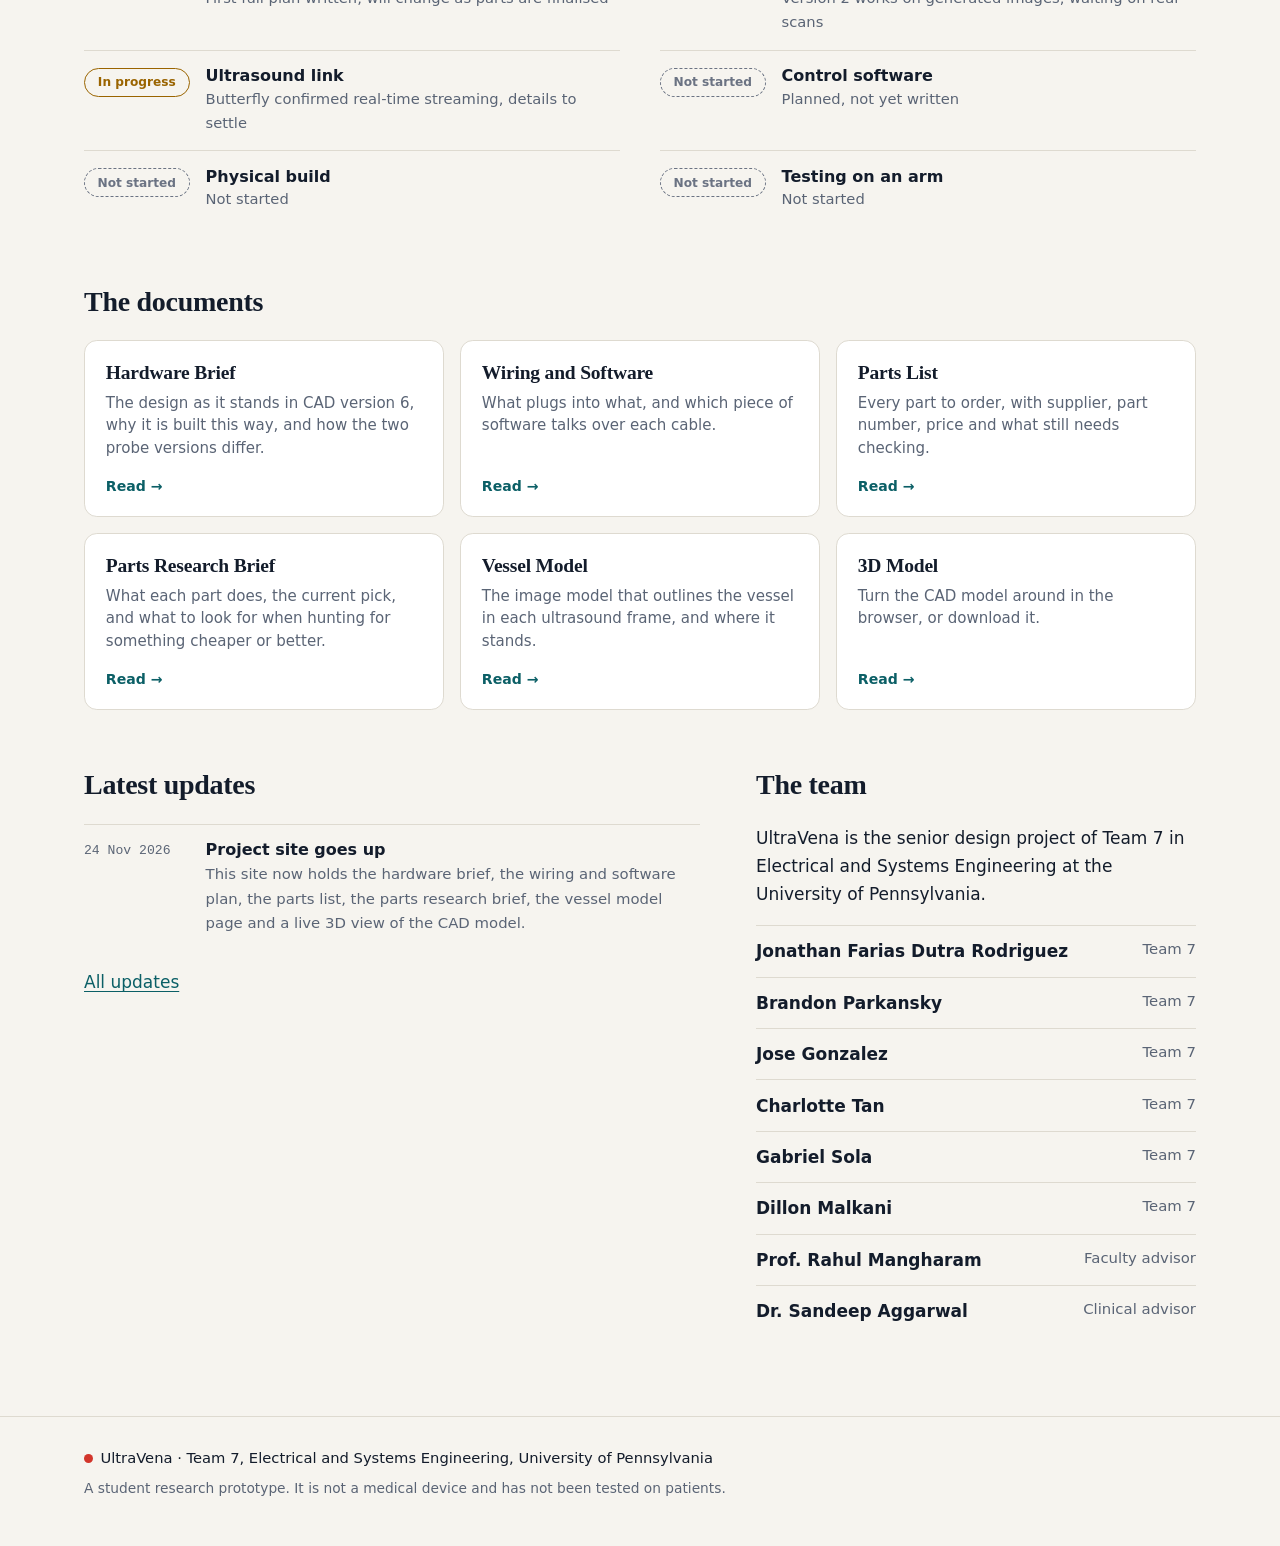
==== commit d6f91041: "List the full team on the overview page Co-Authored-By: Claude Fable 5.2 <noreply@anthropic.com> Cla" ====
--- a/docs/index.html
+++ b/docs/index.html
@@ -55,7 +55,7 @@
   <div>
     <h2>The team</h2>
     <p>UltraVena is the senior design project of Team 7 in Electrical and Systems Engineering at the University of Pennsylvania.</p>
-    <ul class="people"><li><strong>Jonathan Farias Dutra</strong><span>Team 7</span></li><li><strong>Prof. Rahul Mangharam</strong><span>Faculty advisor</span></li><li><strong>Dr. Sandeep Aggarwal</strong><span>Clinical advisor</span></li></ul>
+    <ul class="people"><li><strong>Jonathan Farias Dutra Rodriguez</strong><span>Team 7</span></li><li><strong>Brandon Parkansky</strong><span>Team 7</span></li><li><strong>Jose Gonzalez</strong><span>Team 7</span></li><li><strong>Charlotte Tan</strong><span>Team 7</span></li><li><strong>Gabriel Sola</strong><span>Team 7</span></li><li><strong>Dillon Malkani</strong><span>Team 7</span></li><li><strong>Prof. Rahul Mangharam</strong><span>Faculty advisor</span></li><li><strong>Dr. Sandeep Aggarwal</strong><span>Clinical advisor</span></li></ul>
   </div>
 </section></div>
 </main>
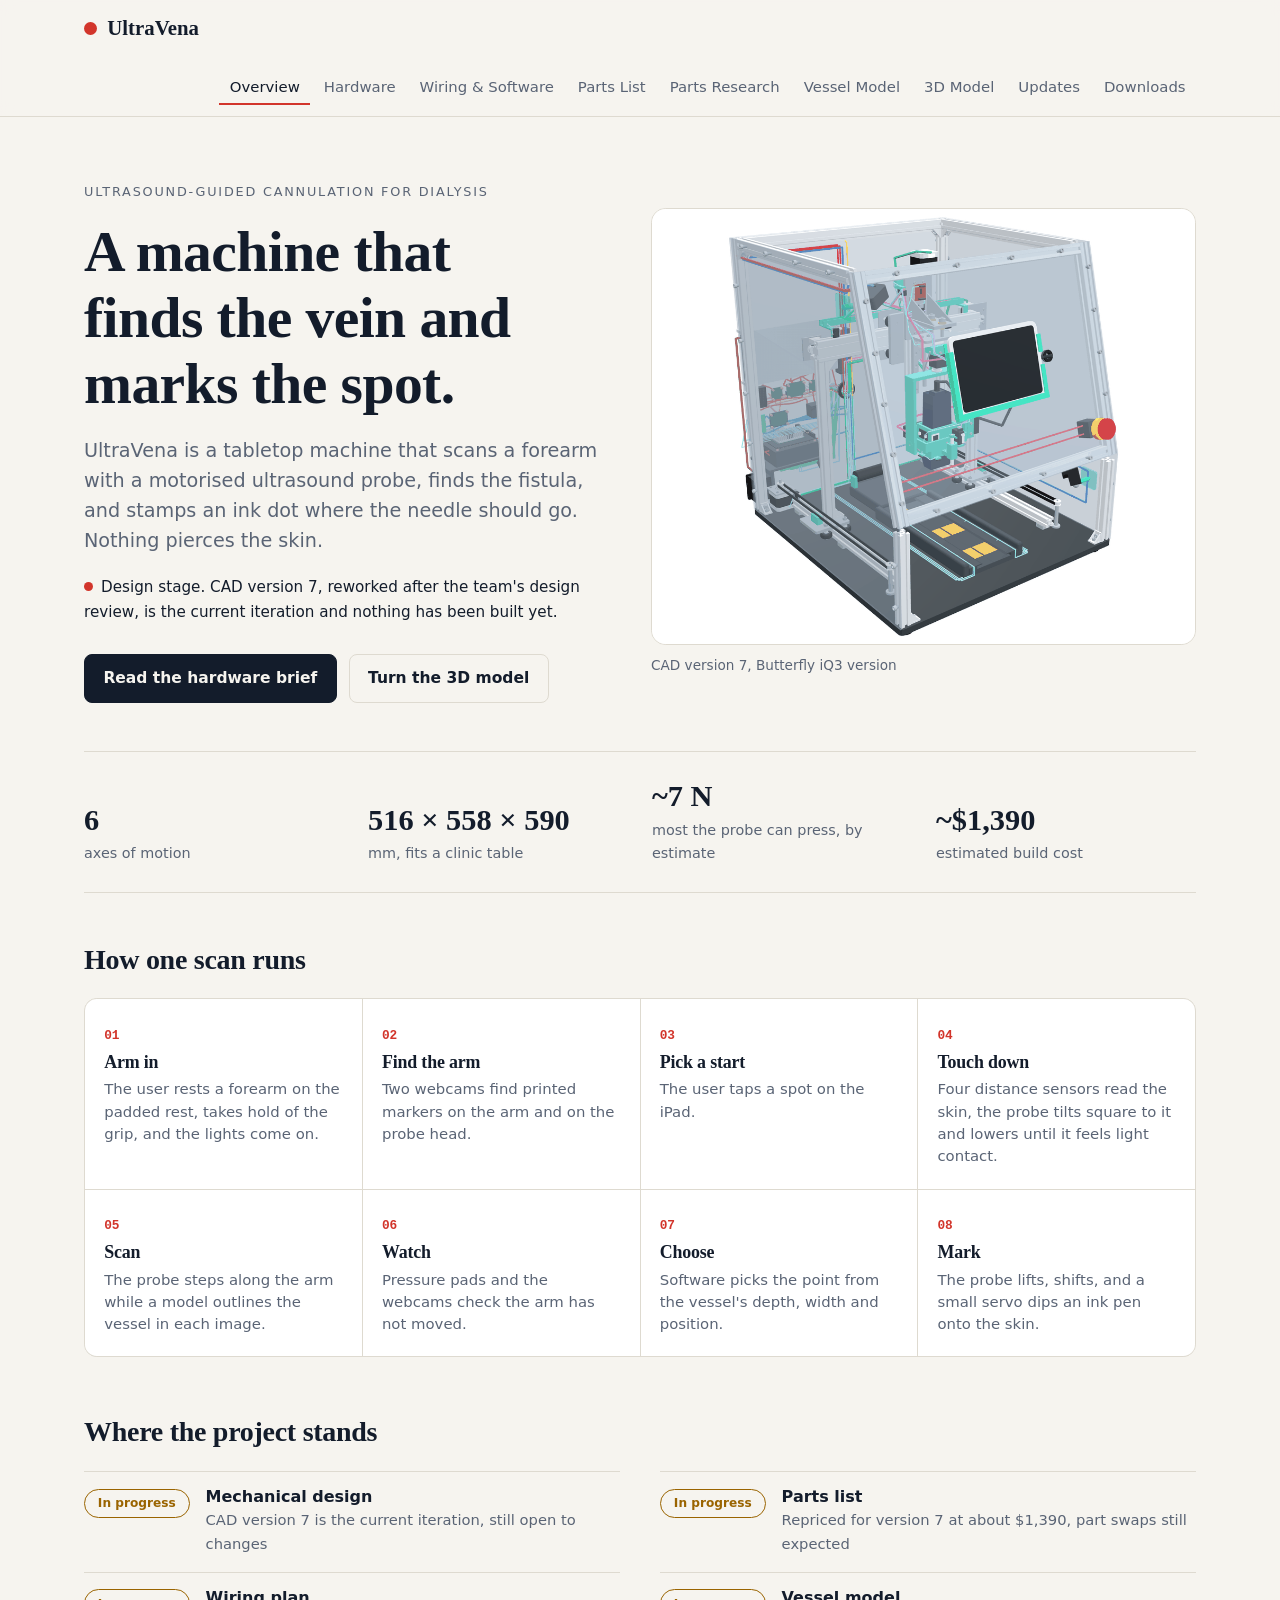
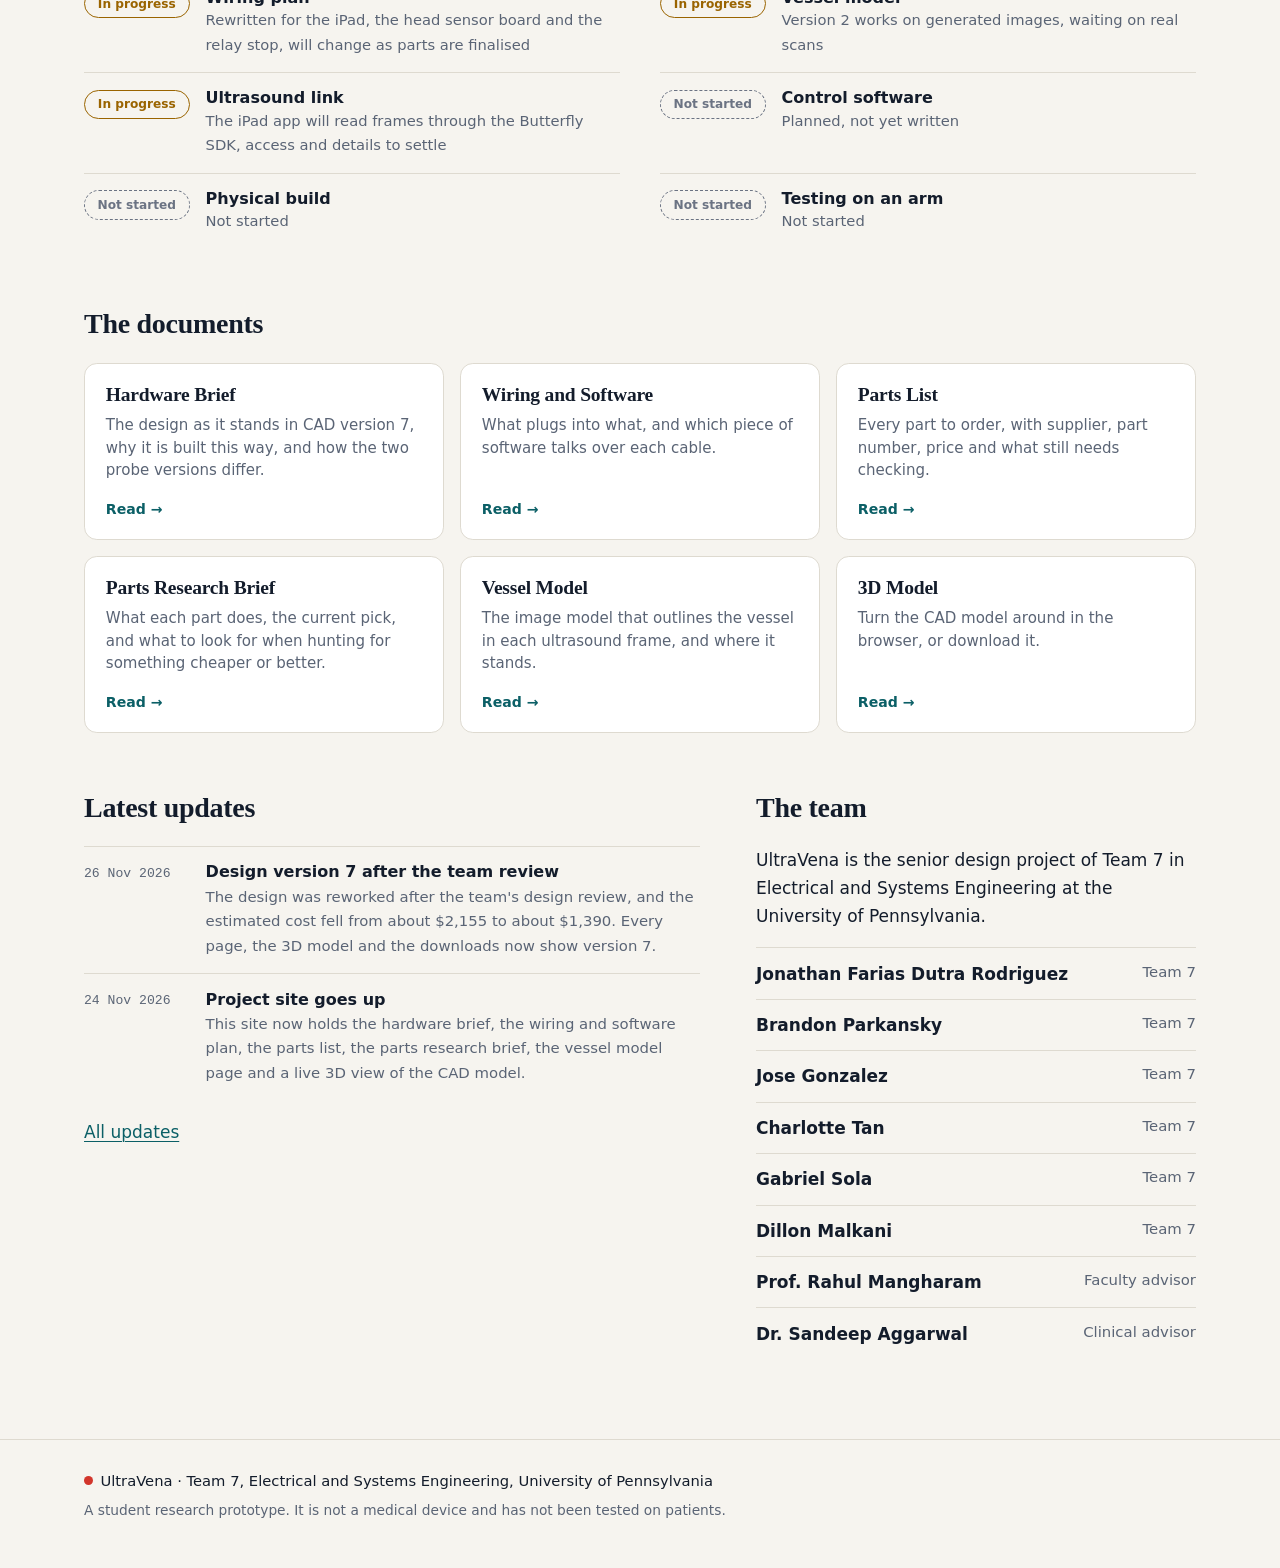
==== commit 2f326dda: "Update the site to design version 7 Rework every page, the 3D model, the renders, the PDFs and the C" ====
--- a/docs/index.html
+++ b/docs/index.html
@@ -28,28 +28,28 @@
     <p class="eyebrow">Ultrasound-guided cannulation for dialysis</p>
     <h1>A machine that finds the vein and marks the spot.</h1>
     <p class="lede">UltraVena is a tabletop machine that scans a forearm with a motorised ultrasound probe, finds the fistula, and stamps an ink dot where the needle should go. Nothing pierces the skin.</p>
-    <p class="stage"><span class="dot" aria-hidden="true"></span>Design stage. CAD version 6 is the current iteration and nothing has been built yet.</p>
+    <p class="stage"><span class="dot" aria-hidden="true"></span>Design stage. CAD version 7, reworked after the team&#x27;s design review, is the current iteration and nothing has been built yet.</p>
     <p class="actions"><a class="button" href="hardware.html">Read the hardware brief</a><a class="button ghost" href="cad.html">Turn the 3D model</a></p>
   </div>
-  <figure class="hero-fig"><img src="assets/img/cad-hero.png" alt="CAD render of the UltraVena rig: an aluminium frame with three walls, a slanted front panel carrying a touchscreen and phone, and an overhead gantry holding an ultrasound probe above an arm rest" width="1026" height="821"><figcaption>CAD version 6, Butterfly iQ3 version</figcaption></figure>
+  <figure class="hero-fig"><img src="assets/img/cad-hero.png" alt="CAD render of the UltraVena rig: an aluminium frame with three walls, a slanted front panel carrying an iPad and a red stop button, and an overhead gantry holding an ultrasound probe above an arm rest" width="1026" height="821"><figcaption>CAD version 7, Butterfly iQ3 version</figcaption></figure>
 </section>
-<section class="band"><dl class="stats"><div class="stat"><dt>axes of motion</dt><dd>6</dd></div><div class="stat"><dt>mm, fits a clinic table</dt><dd>516 × 558 × 590</dd></div><div class="stat"><dt>most the probe can press, by estimate</dt><dd>~7 N</dd></div><div class="stat"><dt>estimated build cost</dt><dd>~$2,155</dd></div></dl></section>
+<section class="band"><dl class="stats"><div class="stat"><dt>axes of motion</dt><dd>6</dd></div><div class="stat"><dt>mm, fits a clinic table</dt><dd>516 × 558 × 590</dd></div><div class="stat"><dt>most the probe can press, by estimate</dt><dd>~7 N</dd></div><div class="stat"><dt>estimated build cost</dt><dd>~$1,390</dd></div></dl></section>
 <section class="block">
   <h2>How one scan runs</h2>
-  <ol class="steps"><li><h3>Arm in</h3><p>The user rests a forearm on the padded rest and the lights come on.</p></li><li><h3>Find the arm</h3><p>Two depth cameras build a 3D surface of the forearm.</p></li><li><h3>Pick a start</h3><p>The user taps a spot on the touchscreen.</p></li><li><h3>Touch down</h3><p>The probe tilts square to the skin and lowers until it feels light contact.</p></li><li><h3>Scan</h3><p>The probe steps along the arm while a model outlines the vessel in each image.</p></li><li><h3>Watch</h3><p>Three independent sensors check the arm has not moved.</p></li><li><h3>Choose</h3><p>Software picks the point from the vessel&#x27;s depth, width and position.</p></li><li><h3>Mark</h3><p>The probe lifts, shifts, and a small actuator presses an ink tip onto the skin.</p></li></ol>
+  <ol class="steps"><li><h3>Arm in</h3><p>The user rests a forearm on the padded rest, takes hold of the grip, and the lights come on.</p></li><li><h3>Find the arm</h3><p>Two webcams find printed markers on the arm and on the probe head.</p></li><li><h3>Pick a start</h3><p>The user taps a spot on the iPad.</p></li><li><h3>Touch down</h3><p>Four distance sensors read the skin, the probe tilts square to it and lowers until it feels light contact.</p></li><li><h3>Scan</h3><p>The probe steps along the arm while a model outlines the vessel in each image.</p></li><li><h3>Watch</h3><p>Pressure pads and the webcams check the arm has not moved.</p></li><li><h3>Choose</h3><p>Software picks the point from the vessel&#x27;s depth, width and position.</p></li><li><h3>Mark</h3><p>The probe lifts, shifts, and a small servo dips an ink pen onto the skin.</p></li></ol>
 </section>
 <section class="block">
   <h2>Where the project stands</h2>
-  <ul class="status"><li class="progress"><span class="pill">In progress</span><div><h3>Mechanical design</h3><p>CAD version 6 is the current iteration, still open to changes</p></div></li><li class="progress"><span class="pill">In progress</span><div><h3>Parts list</h3><p>Current picks have listings and prices, part swaps still expected</p></div></li><li class="progress"><span class="pill">In progress</span><div><h3>Wiring plan</h3><p>First full plan written, will change as parts are finalised</p></div></li><li class="progress"><span class="pill">In progress</span><div><h3>Vessel model</h3><p>Version 2 works on generated images, waiting on real scans</p></div></li><li class="progress"><span class="pill">In progress</span><div><h3>Ultrasound link</h3><p>Butterfly confirmed real-time streaming, details to settle</p></div></li><li class="todo"><span class="pill">Not started</span><div><h3>Control software</h3><p>Planned, not yet written</p></div></li><li class="todo"><span class="pill">Not started</span><div><h3>Physical build</h3><p>Not started</p></div></li><li class="todo"><span class="pill">Not started</span><div><h3>Testing on an arm</h3><p>Not started</p></div></li></ul>
+  <ul class="status"><li class="progress"><span class="pill">In progress</span><div><h3>Mechanical design</h3><p>CAD version 7 is the current iteration, still open to changes</p></div></li><li class="progress"><span class="pill">In progress</span><div><h3>Parts list</h3><p>Repriced for version 7 at about $1,390, part swaps still expected</p></div></li><li class="progress"><span class="pill">In progress</span><div><h3>Wiring plan</h3><p>Rewritten for the iPad, the head sensor board and the relay stop, will change as parts are finalised</p></div></li><li class="progress"><span class="pill">In progress</span><div><h3>Vessel model</h3><p>Version 2 works on generated images, waiting on real scans</p></div></li><li class="progress"><span class="pill">In progress</span><div><h3>Ultrasound link</h3><p>The iPad app will read frames through the Butterfly SDK, access and details to settle</p></div></li><li class="todo"><span class="pill">Not started</span><div><h3>Control software</h3><p>Planned, not yet written</p></div></li><li class="todo"><span class="pill">Not started</span><div><h3>Physical build</h3><p>Not started</p></div></li><li class="todo"><span class="pill">Not started</span><div><h3>Testing on an arm</h3><p>Not started</p></div></li></ul>
 </section>
 <section class="block">
   <h2>The documents</h2>
-  <div class="cards"><a class="card" href="hardware.html"><h3>Hardware Brief</h3><p>The design as it stands in CAD version 6, why it is built this way, and how the two probe versions differ.</p><span class="go" aria-hidden="true">Read</span></a><a class="card" href="wiring-software.html"><h3>Wiring and Software</h3><p>What plugs into what, and which piece of software talks over each cable.</p><span class="go" aria-hidden="true">Read</span></a><a class="card" href="parts-list.html"><h3>Parts List</h3><p>Every part to order, with supplier, part number, price and what still needs checking.</p><span class="go" aria-hidden="true">Read</span></a><a class="card" href="parts-research.html"><h3>Parts Research Brief</h3><p>What each part does, the current pick, and what to look for when hunting for something cheaper or better.</p><span class="go" aria-hidden="true">Read</span></a><a class="card" href="model.html"><h3>Vessel Model</h3><p>The image model that outlines the vessel in each ultrasound frame, and where it stands.</p><span class="go" aria-hidden="true">Read</span></a><a class="card" href="cad.html"><h3>3D Model</h3><p>Turn the CAD model around in the browser, or download it.</p><span class="go" aria-hidden="true">Read</span></a></div>
+  <div class="cards"><a class="card" href="hardware.html"><h3>Hardware Brief</h3><p>The design as it stands in CAD version 7, why it is built this way, and how the two probe versions differ.</p><span class="go" aria-hidden="true">Read</span></a><a class="card" href="wiring-software.html"><h3>Wiring and Software</h3><p>What plugs into what, and which piece of software talks over each cable.</p><span class="go" aria-hidden="true">Read</span></a><a class="card" href="parts-list.html"><h3>Parts List</h3><p>Every part to order, with supplier, part number, price and what still needs checking.</p><span class="go" aria-hidden="true">Read</span></a><a class="card" href="parts-research.html"><h3>Parts Research Brief</h3><p>What each part does, the current pick, and what to look for when hunting for something cheaper or better.</p><span class="go" aria-hidden="true">Read</span></a><a class="card" href="model.html"><h3>Vessel Model</h3><p>The image model that outlines the vessel in each ultrasound frame, and where it stands.</p><span class="go" aria-hidden="true">Read</span></a><a class="card" href="cad.html"><h3>3D Model</h3><p>Turn the CAD model around in the browser, or download it.</p><span class="go" aria-hidden="true">Read</span></a></div>
 </section>
 <section class="block two">
   <div>
     <h2>Latest updates</h2>
-    <ol class="updates"><li><time>24 Nov 2026</time><div><h3>Project site goes up</h3><p>This site now holds the hardware brief, the wiring and software plan, the parts list, the parts research brief, the vessel model page and a live 3D view of the CAD model.</p></div></li></ol>
+    <ol class="updates"><li><time>26 Nov 2026</time><div><h3>Design version 7 after the team review</h3><p>The design was reworked after the team&#x27;s design review, and the estimated cost fell from about $2,155 to about $1,390. Every page, the 3D model and the downloads now show version 7.</p></div></li><li><time>24 Nov 2026</time><div><h3>Project site goes up</h3><p>This site now holds the hardware brief, the wiring and software plan, the parts list, the parts research brief, the vessel model page and a live 3D view of the CAD model.</p></div></li></ol>
     <p><a href="updates.html">All updates</a></p>
   </div>
   <div>
